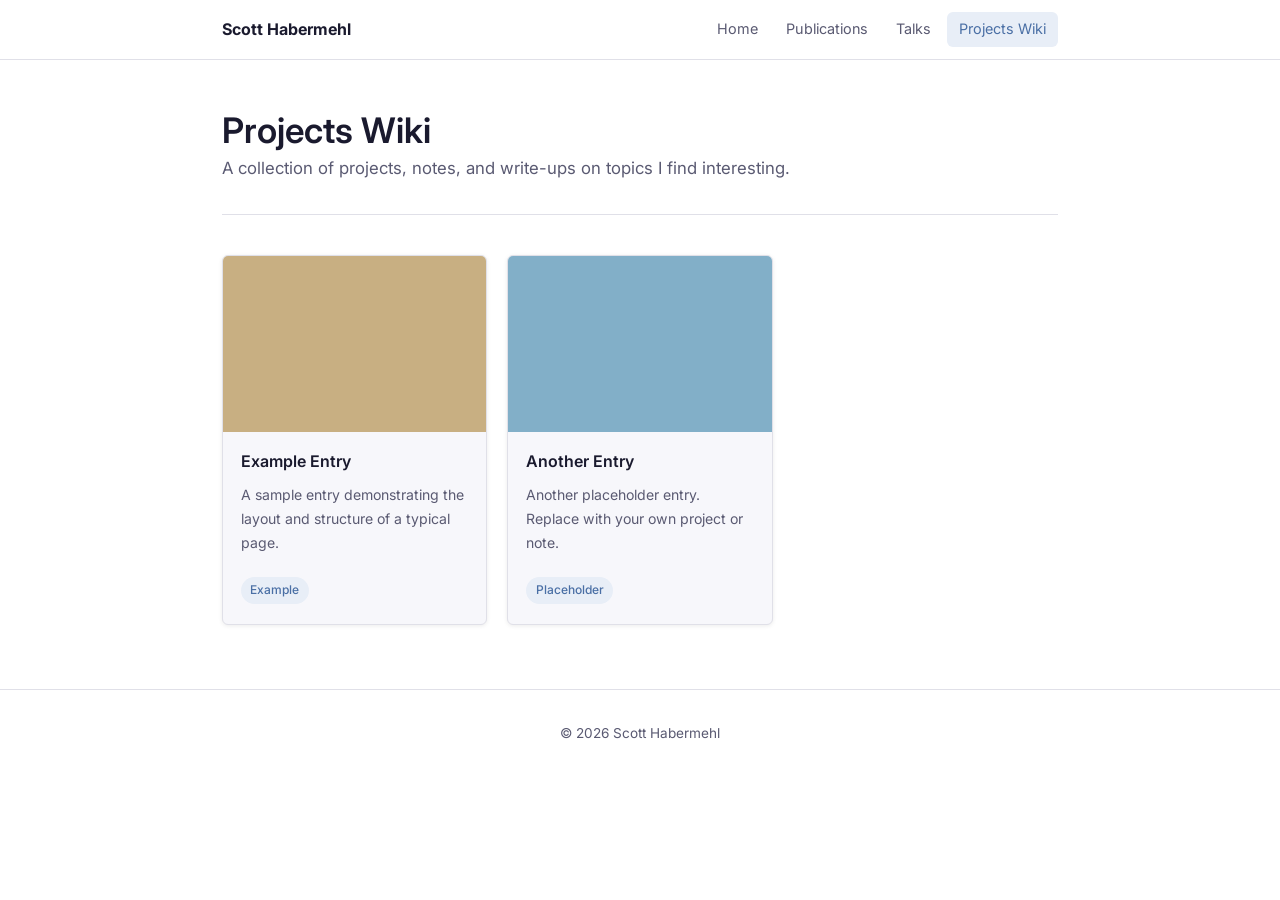
==== blog/index.html @ f689ad4d "stuff" ====
<!DOCTYPE html>
<html lang="en">
<head>
  <meta charset="UTF-8">
  <meta name="viewport" content="width=device-width, initial-scale=1.0">
  <title>Projects Wiki — Scott Habermehl</title>
  <link rel="preconnect" href="https://fonts.googleapis.com">
  <link rel="preconnect" href="https://fonts.gstatic.com" crossorigin>
  <link href="https://fonts.googleapis.com/css2?family=Inter:wght@400;500;600;700&display=swap" rel="stylesheet">
  <link rel="stylesheet" href="../css/style.css">
</head>
<body>

  <nav id="main-nav">
    <div class="nav-inner">
      <a href="../index.html" class="nav-brand">Scott Habermehl</a>
      <button class="nav-toggle" aria-label="Toggle navigation" onclick="document.getElementById('main-nav').classList.toggle('nav-open')">
        <span></span><span></span><span></span>
      </button>
      <ul class="nav-links">
        <li><a href="../index.html">Home</a></li>
        <li><a href="../publications.html">Publications</a></li>
        <li><a href="../talks.html">Talks</a></li>
        <li><a href="index.html" class="active">Projects Wiki</a></li>
      </ul>
    </div>
  </nav>

  <div class="container">
    <div class="page-header">
      <h1>Projects Wiki</h1>
      <p>A collection of projects, notes, and write-ups on topics I find interesting.</p>
    </div>

    <div class="card-grid">

      <a href="example-topic.html" class="card" style="text-decoration:none; color:inherit;">
        <img src="../assets/placeholder_wiki_1.png" alt="" class="card-img">
        <div class="card-body">
          <div class="card-title">Example Entry</div>
          <p class="card-desc">A sample entry demonstrating the layout and structure of a typical page.</p>
          <div class="tags"><span class="tag">Example</span></div>
        </div>
      </a>

      <a href="#" class="card" style="text-decoration:none; color:inherit;">
        <img src="../assets/placeholder_wiki_2.png" alt="" class="card-img">
        <div class="card-body">
          <div class="card-title">Another Entry</div>
          <p class="card-desc">Another placeholder entry. Replace with your own project or note.</p>
          <div class="tags"><span class="tag">Placeholder</span></div>
        </div>
      </a>

    </div>
  </div>

  <footer>
    <div class="container">
      &copy; 2026 Scott Habermehl
    </div>
  </footer>

</body>
</html>
---- css/style.css ----
/* ============================================================
   Personal Website — Shared Stylesheet
   ============================================================ */

/* --- Variables -------------------------------------------- */
:root {
  --color-bg:         #ffffff;
  --color-text:       #1a1a2e;
  --color-text-muted: #5a5a72;
  --color-accent:     #4a6fa5;
  --color-accent-hover: #3a5a8f;
  --color-border:     #e0e0e8;
  --color-card-bg:    #f7f7fb;
  --color-tag-bg:     #e8eef7;
  --color-tag-text:   #4a6fa5;

  --font-body: 'Inter', system-ui, -apple-system, sans-serif;
  --font-mono: 'JetBrains Mono', 'Fira Code', monospace;

  --container-width: 900px;
  --container-pad:   2rem;
  --nav-height:      60px;

  --radius:   6px;
  --shadow:   0 1px 4px rgba(0,0,0,0.08);
}

/* --- Reset ------------------------------------------------ */
*, *::before, *::after { box-sizing: border-box; margin: 0; padding: 0; }

html { scroll-behavior: smooth; }

body {
  font-family: var(--font-body);
  font-size: 1rem;
  line-height: 1.7;
  color: var(--color-text);
  background: var(--color-bg);
}

img { display: block; max-width: 100%; height: auto; }
a { color: var(--color-accent); text-decoration: none; }
a:hover { color: var(--color-accent-hover); text-decoration: underline; }

h1, h2, h3, h4 { line-height: 1.3; font-weight: 600; }
h1 { font-size: clamp(1.6rem, 4vw, 2.2rem); }
h2 { font-size: clamp(1.2rem, 3vw, 1.6rem); margin-bottom: 1rem; }
h3 { font-size: 1.1rem; }

p { margin-bottom: 1em; }
p:last-child { margin-bottom: 0; }

/* --- Container -------------------------------------------- */
.container {
  max-width: var(--container-width);
  margin: 0 auto;
  padding: 0 var(--container-pad);
}

/* --- Navigation ------------------------------------------- */
nav {
  position: sticky;
  top: 0;
  z-index: 100;
  background: var(--color-bg);
  border-bottom: 1px solid var(--color-border);
  height: var(--nav-height);
}

.nav-inner {
  max-width: var(--container-width);
  margin: 0 auto;
  padding: 0 var(--container-pad);
  height: 100%;
  display: flex;
  align-items: center;
  justify-content: space-between;
  gap: 1rem;
}

.nav-brand {
  font-weight: 700;
  font-size: 1rem;
  color: var(--color-text);
  white-space: nowrap;
}
.nav-brand:hover { text-decoration: none; color: var(--color-accent); }

.nav-links {
  list-style: none;
  display: flex;
  gap: 0.25rem;
  align-items: center;
}

.nav-links a {
  display: block;
  padding: 0.35rem 0.75rem;
  border-radius: var(--radius);
  font-size: 0.9rem;
  color: var(--color-text-muted);
  transition: color 0.15s, background 0.15s;
}
.nav-links a:hover,
.nav-links a.active {
  color: var(--color-accent);
  background: var(--color-tag-bg);
  text-decoration: none;
}

/* Hamburger button (mobile) */
.nav-toggle {
  display: none;
  flex-direction: column;
  gap: 5px;
  background: none;
  border: none;
  cursor: pointer;
  padding: 4px;
}
.nav-toggle span {
  display: block;
  width: 22px;
  height: 2px;
  background: var(--color-text);
  border-radius: 2px;
  transition: all 0.2s;
}

/* Mobile nav open state */
.nav-open .nav-links {
  display: flex;
  flex-direction: column;
  align-items: flex-start;
  gap: 0;
  position: absolute;
  top: var(--nav-height);
  left: 0;
  right: 0;
  background: var(--color-bg);
  border-bottom: 1px solid var(--color-border);
  padding: 0.5rem 0;
  box-shadow: 0 4px 12px rgba(0,0,0,0.08);
}
.nav-open .nav-links a {
  width: 100%;
  padding: 0.75rem var(--container-pad);
  border-radius: 0;
  font-size: 1rem;
}

/* --- Page header ------------------------------------------ */
.page-header {
  padding: 3rem 0 2rem;
  border-bottom: 1px solid var(--color-border);
  margin-bottom: 2.5rem;
}
.page-header p {
  color: var(--color-text-muted);
  font-size: 1.05rem;
}

/* --- Section ---------------------------------------------- */
section { margin-bottom: 3rem; }

.section-title {
  display: block;
  font-size: 0.75rem;
  font-weight: 700;
  text-transform: uppercase;
  letter-spacing: 0.1em;
  color: var(--color-accent);
  background: var(--color-tag-bg);
  padding: 0.3rem 0.75rem;
  border-radius: var(--radius);
  margin-bottom: 1rem;
}

/* --- Card grid -------------------------------------------- */
.card-grid {
  display: grid;
  grid-template-columns: repeat(auto-fill, minmax(260px, 1fr));
  gap: 1.25rem;
}

.card {
  background: var(--color-card-bg);
  border: 1px solid var(--color-border);
  border-radius: var(--radius);
  overflow: hidden;
  box-shadow: var(--shadow);
  display: flex;
  flex-direction: column;
  transition: box-shadow 0.15s, transform 0.15s;
}
.card:hover {
  box-shadow: 0 4px 16px rgba(74,111,165,0.12);
  transform: translateY(-2px);
}

.card-img {
  width: 100%;
  aspect-ratio: 3/2;
  object-fit: cover;
}

.card-body {
  padding: 1rem 1.1rem 1.25rem;
  flex: 1;
  display: flex;
  flex-direction: column;
  gap: 0.5rem;
}

.card-title { font-size: 1rem; font-weight: 600; }
.card-desc  { font-size: 0.88rem; color: var(--color-text-muted); flex: 1; }

/* --- Tags ------------------------------------------------- */
.tags {
  display: flex;
  flex-wrap: wrap;
  gap: 0.4rem;
}
.tag {
  font-size: 0.75rem;
  font-weight: 500;
  background: var(--color-tag-bg);
  color: var(--color-tag-text);
  padding: 0.2rem 0.6rem;
  border-radius: 999px;
}

/* --- Link row (PDF, DOI, GitHub, etc.) -------------------- */
.link-row {
  display: flex;
  flex-wrap: wrap;
  gap: 0.5rem;
  margin-top: 0.25rem;
}
.link-row a {
  font-size: 0.8rem;
  font-weight: 500;
  padding: 0.2rem 0.65rem;
  border: 1px solid var(--color-accent);
  border-radius: 999px;
  color: var(--color-accent);
  transition: background 0.15s, color 0.15s;
}
.link-row a:hover {
  background: var(--color-accent);
  color: #fff;
  text-decoration: none;
}

/* --- Publications list ------------------------------------ */
.pub-list { list-style: none; }
.pub-item {
  padding: 1.1rem 0;
  border-bottom: 1px solid var(--color-border);
}
.pub-item:last-child { border-bottom: none; }
.pub-authors { font-size: 0.88rem; color: var(--color-text-muted); }
.pub-title   { font-weight: 600; font-size: 1rem; margin: 0.15rem 0; }
.pub-venue   { font-size: 0.88rem; color: var(--color-text-muted); font-style: italic; }

/* --- Talks list ------------------------------------------- */
.talk-list { list-style: none; }
.talk-item {
  padding: 1.1rem 0;
  border-bottom: 1px solid var(--color-border);
}
.talk-item:last-child { border-bottom: none; }
.talk-title    { font-weight: 600; font-size: 1rem; }
.talk-authors  { font-size: 0.88rem; color: var(--color-text-muted); margin-top: 0.1rem; }
.talk-venue    { font-size: 0.88rem; color: var(--color-text-muted); font-style: italic; margin-top: 0.1rem; }
.talk-abstract { font-size: 0.9rem; color: var(--color-text-muted); margin-top: 0.35rem; }

/* --- Hero (landing page) ---------------------------------- */
.hero {
  padding: 4rem 0 3rem;
  display: flex;
  align-items: center;
  gap: 2.5rem;
  border-bottom: 1px solid var(--color-border);
  margin-bottom: 3rem;
}

.hero-photo {
  width: 160px;
  height: 160px;
  object-fit: cover;
  border-radius: var(--radius);
  flex-shrink: 0;
  border: 1px solid var(--color-border);
}

.hero-text h1 { margin-bottom: 0.3rem; }
.hero-tagline {
  font-size: 1.05rem;
  color: var(--color-accent);
  font-weight: 500;
  margin-bottom: 0.75rem;
}
.hero-bio { color: var(--color-text-muted); }

/* --- Wiki layout ------------------------------------------ */
.wiki-layout {
  display: grid;
  grid-template-columns: 1fr 220px;
  gap: 3rem;
  align-items: start;
  padding: 2.5rem 0 3rem;
}

.wiki-toc {
  position: sticky;
  top: calc(var(--nav-height) + 1.5rem);
  font-size: 0.85rem;
}
.wiki-toc h4 {
  font-size: 0.75rem;
  font-weight: 700;
  text-transform: uppercase;
  letter-spacing: 0.08em;
  color: var(--color-text-muted);
  margin-bottom: 0.6rem;
}
.wiki-toc ol {
  padding-left: 1.1rem;
  color: var(--color-text-muted);
  line-height: 2;
}
.wiki-toc a { color: var(--color-text-muted); }
.wiki-toc a:hover { color: var(--color-accent); text-decoration: none; }

.wiki-content h2 { margin-top: 2rem; margin-bottom: 0.75rem; }
.wiki-content h3 { margin-top: 1.5rem; margin-bottom: 0.5rem; }
.wiki-content img { border-radius: var(--radius); margin: 1.5rem 0; border: 1px solid var(--color-border); }

.wiki-meta {
  font-size: 0.85rem;
  color: var(--color-text-muted);
  margin-bottom: 2rem;
  padding-bottom: 1rem;
  border-bottom: 1px solid var(--color-border);
}

.back-link {
  display: inline-flex;
  align-items: center;
  gap: 0.3rem;
  font-size: 0.88rem;
  color: var(--color-text-muted);
  margin-bottom: 1.5rem;
}
.back-link:hover { color: var(--color-accent); text-decoration: none; }

/* --- Overview link box ------------------------------------ */
.overview-link-box {
  margin-bottom: 2rem;
  font-size: 0.95rem;
}

/* --- Status block (landing page) -------------------------- */
.status-block {
  background: #e8f5ee;
  border-left: 4px solid #4a9a6f;
  border-radius: var(--radius);
  padding: 0.85rem 1.1rem;
  margin-bottom: 0.5rem;
}
.status-label {
  display: block;
  font-size: 0.75rem;
  font-weight: 700;
  text-transform: uppercase;
  letter-spacing: 0.08em;
  color: #4a9a6f;
  margin-bottom: 0.35rem;
}
.status-text { margin: 0; }

/* --- Announcements (landing page) ------------------------- */
.announcement {
  border-left: 3px solid var(--color-accent);
  padding: 0.6rem 0 0.6rem 1.1rem;
  margin-bottom: 1.25rem;
}

.announcement-header {
  display: flex;
  align-items: baseline;
  gap: 0.75rem;
  flex-wrap: wrap;
  margin-bottom: 0.3rem;
}
.announcement-title { font-weight: 600; font-size: 1rem; }
.announcement-date  { font-size: 0.85rem; color: var(--color-text-muted); }

/* --- Updates (landing page) ------------------------------- */
.update-item {
  padding: 1.1rem 0;
  border-bottom: 1px solid var(--color-border);
}
.update-item:last-child { border-bottom: none; }

.update-header {
  display: flex;
  align-items: baseline;
  gap: 0.75rem;
  margin-bottom: 0.4rem;
  flex-wrap: wrap;
}
.update-title { font-weight: 600; font-size: 1rem; }
.update-date  { font-size: 0.85rem; color: var(--color-text-muted); }

/* --- Footer ----------------------------------------------- */
footer {
  margin-top: 4rem;
  padding: 2rem 0;
  border-top: 1px solid var(--color-border);
  text-align: center;
  font-size: 0.85rem;
  color: var(--color-text-muted);
}

/* --- Responsive ------------------------------------------- */
@media (max-width: 768px) {
  :root { --container-pad: 1.25rem; }

  /* Nav */
  .nav-toggle { display: flex; }
  .nav-links   { display: none; }
  nav { position: relative; }

  /* Hero */
  .hero {
    flex-direction: column;
    align-items: flex-start;
    gap: 1.5rem;
    padding: 2.5rem 0 2rem;
  }
  .hero-photo { width: 120px; height: 120px; }

  /* Wiki */
  .wiki-layout {
    grid-template-columns: 1fr;
  }
  .wiki-toc { display: none; }

  /* Cards */
  .card-grid { grid-template-columns: 1fr; }
}
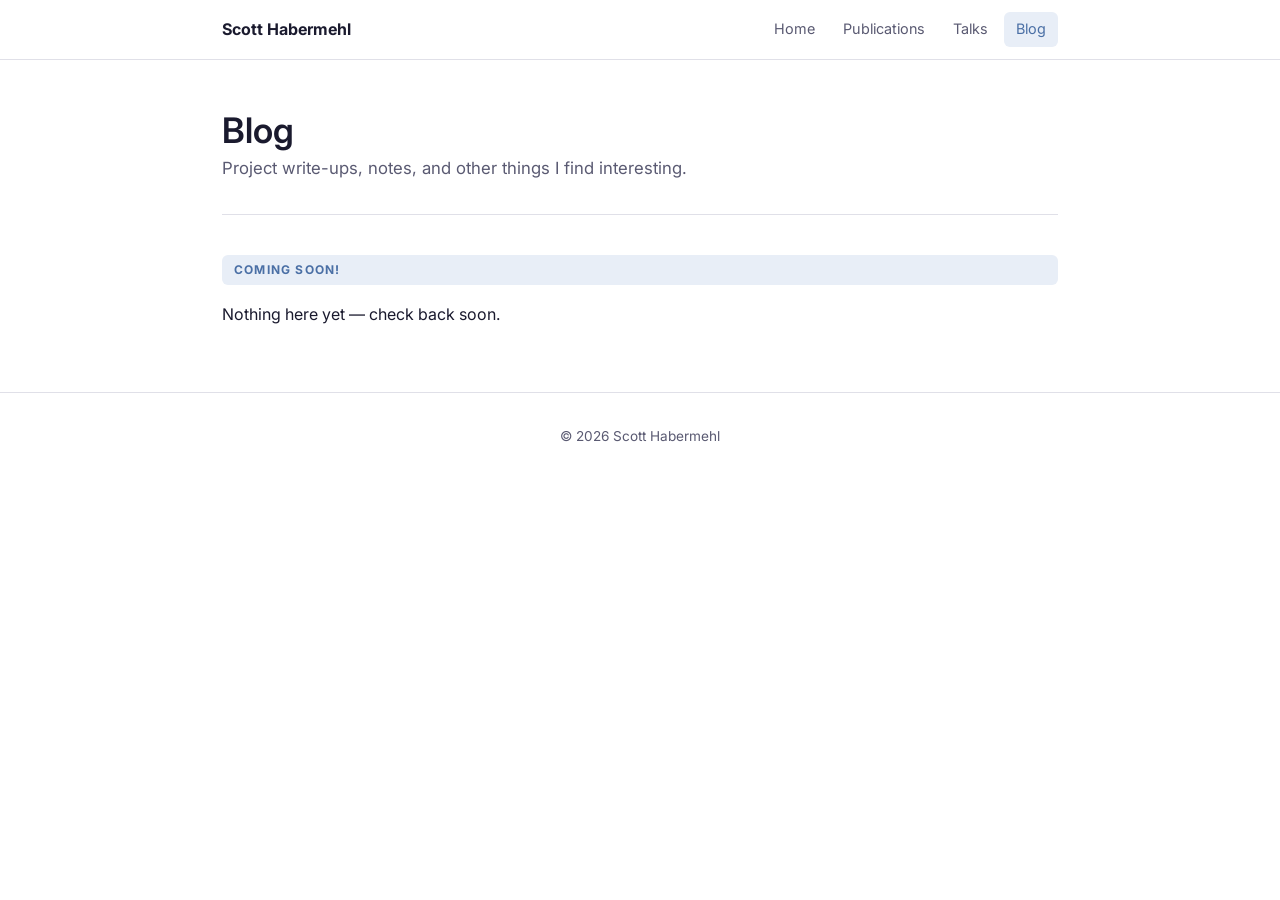
==== commit d9fd6f23: "stuff" ====
--- a/blog/index.html
+++ b/blog/index.html
@@ -3,7 +3,7 @@
 <head>
   <meta charset="UTF-8">
   <meta name="viewport" content="width=device-width, initial-scale=1.0">
-  <title>Projects Wiki — Scott Habermehl</title>
+  <title>Blog — Scott Habermehl</title>
   <link rel="preconnect" href="https://fonts.googleapis.com">
   <link rel="preconnect" href="https://fonts.gstatic.com" crossorigin>
   <link href="https://fonts.googleapis.com/css2?family=Inter:wght@400;500;600;700&display=swap" rel="stylesheet">
@@ -21,38 +21,21 @@
         <li><a href="../index.html">Home</a></li>
         <li><a href="../publications.html">Publications</a></li>
         <li><a href="../talks.html">Talks</a></li>
-        <li><a href="index.html" class="active">Projects Wiki</a></li>
+        <li><a href="index.html" class="active">Blog</a></li>
       </ul>
     </div>
   </nav>
 
   <div class="container">
     <div class="page-header">
-      <h1>Projects Wiki</h1>
-      <p>A collection of projects, notes, and write-ups on topics I find interesting.</p>
+      <h1>Blog</h1>
+      <p>Project write-ups, notes, and other things I find interesting.</p>
     </div>
 
-    <div class="card-grid">
-
-      <a href="example-topic.html" class="card" style="text-decoration:none; color:inherit;">
-        <img src="../assets/placeholder_wiki_1.png" alt="" class="card-img">
-        <div class="card-body">
-          <div class="card-title">Example Entry</div>
-          <p class="card-desc">A sample entry demonstrating the layout and structure of a typical page.</p>
-          <div class="tags"><span class="tag">Example</span></div>
-        </div>
-      </a>
-
-      <a href="#" class="card" style="text-decoration:none; color:inherit;">
-        <img src="../assets/placeholder_wiki_2.png" alt="" class="card-img">
-        <div class="card-body">
-          <div class="card-title">Another Entry</div>
-          <p class="card-desc">Another placeholder entry. Replace with your own project or note.</p>
-          <div class="tags"><span class="tag">Placeholder</span></div>
-        </div>
-      </a>
-
-    </div>
+    <section>
+      <p class="section-title">Coming Soon!</p>
+      <p>Nothing here yet — check back soon.</p>
+    </section>
   </div>
 
   <footer>
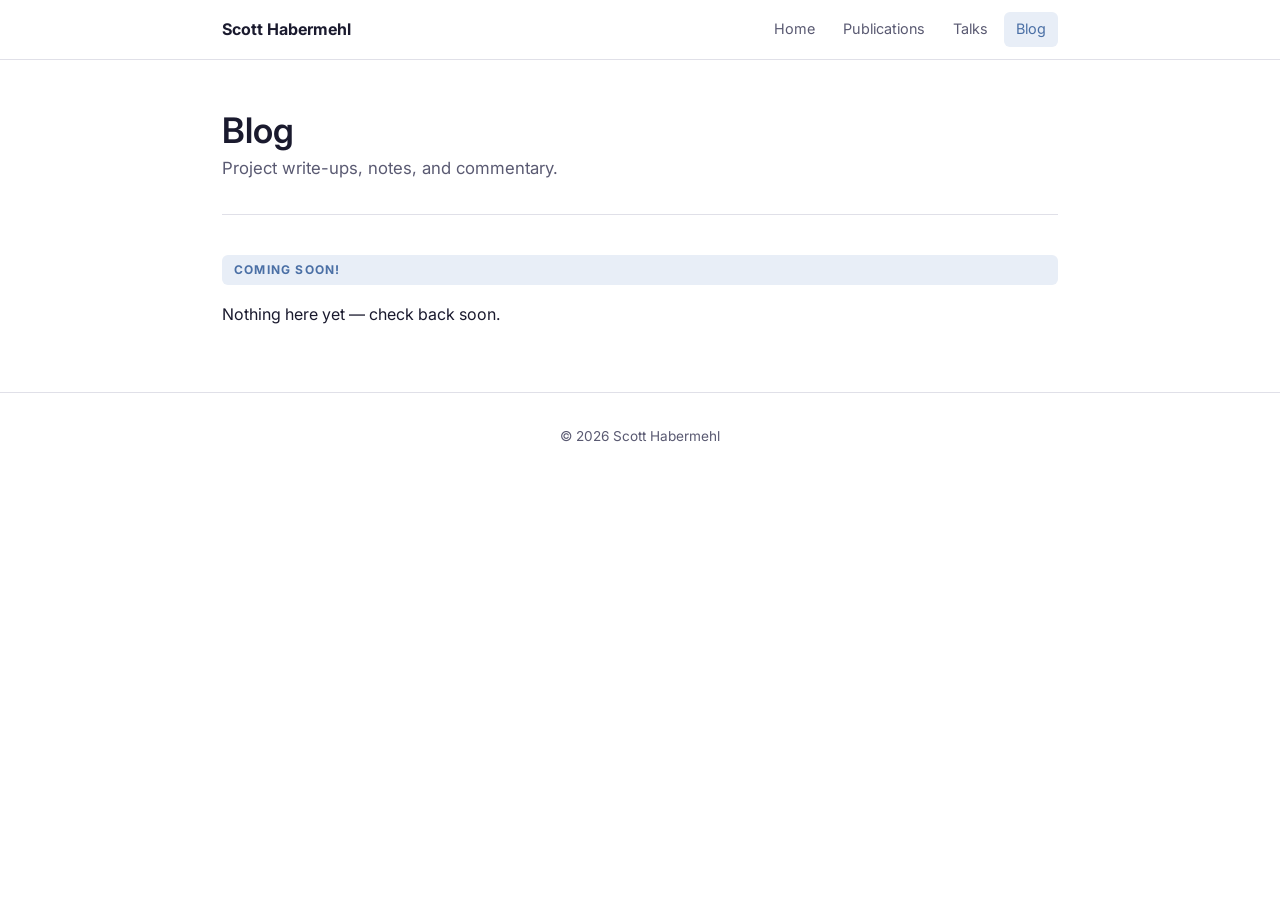
==== commit d2cdc203: "update" ====
--- a/blog/index.html
+++ b/blog/index.html
@@ -29,7 +29,7 @@
   <div class="container">
     <div class="page-header">
       <h1>Blog</h1>
-      <p>Project write-ups, notes, and other things I find interesting.</p>
+      <p>Project write-ups, notes, and commentary.</p>
     </div>
 
     <section>
--- a/css/style.css
+++ b/css/style.css
@@ -285,13 +285,25 @@
   margin-bottom: 3rem;
 }
 
+/* Crop is set per-photo via --photo-x, --photo-y, --photo-zoom (see index.html) */
 .hero-photo {
-  width: 160px;
-  height: 160px;
-  object-fit: cover;
-  border-radius: var(--radius);
+  --photo-x: 50%;
+  --photo-y: 50%;
+  --photo-zoom: 1;
+  width: 200px;
+  height: 200px;
+  border-radius: 50%;
+  overflow: hidden;
   flex-shrink: 0;
   border: 1px solid var(--color-border);
+}
+.hero-photo img {
+  width: 100%;
+  height: 100%;
+  object-fit: cover;
+  object-position: var(--photo-x) var(--photo-y);
+  transform: scale(var(--photo-zoom));
+  transform-origin: var(--photo-x) var(--photo-y);
 }
 
 .hero-text h1 { margin-bottom: 0.3rem; }
@@ -325,7 +337,8 @@
   color: var(--color-text-muted);
   margin-bottom: 0.6rem;
 }
-.wiki-toc ol {
+.wiki-toc ol,
+.wiki-toc ul {
   padding-left: 1.1rem;
   color: var(--color-text-muted);
   line-height: 2;
@@ -354,6 +367,47 @@
   margin-bottom: 1.5rem;
 }
 .back-link:hover { color: var(--color-accent); text-decoration: none; }
+
+/* --- Post content built from LaTeX (blog_drafts/build.sh) -- */
+.wiki-content { min-width: 0; }  /* let wide equations/tables scroll instead of widening the page */
+.wiki-content figure { margin: 1.75rem 0; }
+.wiki-content figure img { margin: 0 auto 0.75rem; }
+.wiki-content figcaption,
+.wiki-content caption {
+  font-size: 0.88rem;
+  color: var(--color-text-muted);
+  text-align: center;
+}
+.wiki-content figcaption strong,
+.wiki-content caption strong { color: var(--color-text); }
+
+.table-scroll { overflow-x: auto; margin: 1.75rem 0; }
+.wiki-content table {
+  border-collapse: collapse;
+  margin: 0 auto;
+  font-size: 0.92rem;
+  border-top: 2px solid var(--color-text);
+  border-bottom: 2px solid var(--color-text);
+}
+.wiki-content caption { padding-bottom: 0.5rem; }
+.wiki-content thead th { border-bottom: 1px solid var(--color-text); }
+.wiki-content th,
+.wiki-content td { padding: 0.35rem 0.9rem; }
+
+/* Long display equations scroll sideways instead of overflowing on phones */
+mjx-container[display="true"] {
+  overflow-x: auto;
+  overflow-y: hidden;
+  min-width: 0 !important;  /* MathJax sets an inline min-width on numbered equations */
+}
+
+.wiki-content .footnotes,
+.wiki-content #refs {
+  font-size: 0.88rem;
+  color: var(--color-text-muted);
+}
+.wiki-content .footnotes hr { border: none; border-top: 1px solid var(--color-border); margin: 2rem 0 1rem; }
+.wiki-content .csl-entry { padding-left: 1.5em; text-indent: -1.5em; margin-bottom: 0.5em; }
 
 /* --- Overview link box ------------------------------------ */
 .overview-link-box {
@@ -440,13 +494,14 @@
     gap: 1.5rem;
     padding: 2.5rem 0 2rem;
   }
-  .hero-photo { width: 120px; height: 120px; }
+  .hero-photo { width: 150px; height: 150px; }
 
   /* Wiki */
   .wiki-layout {
     grid-template-columns: 1fr;
   }
   .wiki-toc { display: none; }
+  .wiki-content figure img { width: 100% !important; }  /* override LaTeX width= on small screens */
 
   /* Cards */
   .card-grid { grid-template-columns: 1fr; }
